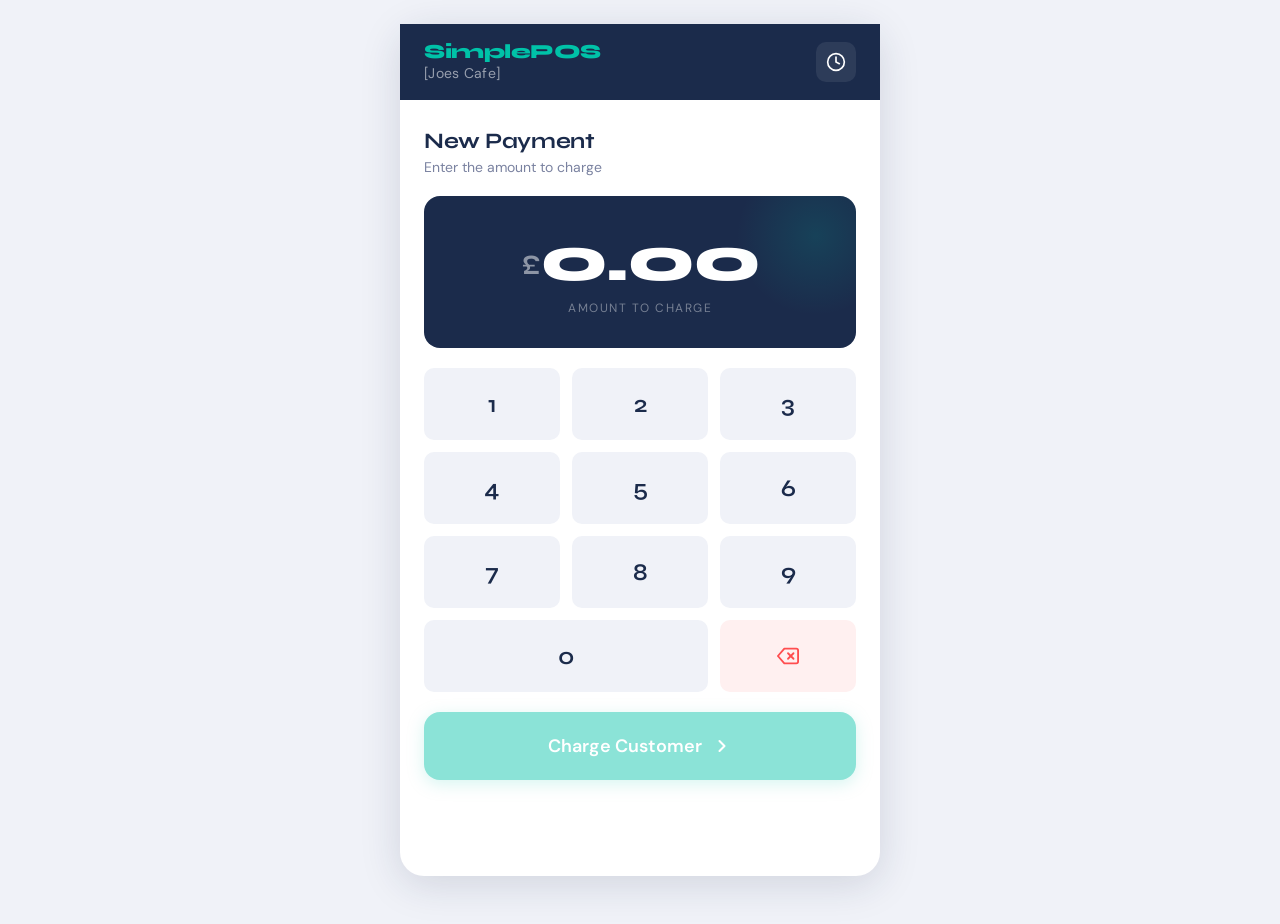
==== pages/card-payment.html @ ee6fab9e "Add POS frontend UI and payment flow Introduce a complete frontend for SimplePOS: add stylesheet (cs" ====
<!doctype html>
<html lang="en">
  <head>
    <meta charset="UTF-8" />
    <meta name="viewport" content="width=device-width, initial-scale=1.0" />
    <title>SimplePOS – Card Payment</title>
    <link rel="stylesheet" href="../css/style.css" />
  </head>
  <body>
    <div class="app-shell">
      <header class="app-header">
        <div class="logo">
          <span class="logo-name">SimplePOS</span>
          <span class="logo-merchant merchant-name">Loading...</span>
        </div>
      </header>

      <main class="app-main">
        <div>
          <a href="payment-method.html" class="back-btn" id="backBtn">
            <svg
              width="18"
              height="18"
              viewBox="0 0 24 24"
              fill="none"
              stroke="currentColor"
              stroke-width="2"
              stroke-linecap="round"
              stroke-linejoin="round"
            >
              <polyline points="15 18 9 12 15 6" />
            </svg>
            Back
          </a>
          <p class="page-title">Card Payment</p>
          <p class="page-subtitle">Waiting for customer card</p>
        </div>

        <div class="amount-strip">
          <span class="strip-label">Amount</span>
          <span class="strip-amount" id="amountStrip">£0.00</span>
        </div>

        <div class="card">
          <div class="card-wait">
            <div class="pulse-ring">
              <div class="card-icon-center">
                <svg
                  width="32"
                  height="32"
                  viewBox="0 0 24 24"
                  fill="none"
                  stroke="#00C2A8"
                  stroke-width="2"
                  stroke-linecap="round"
                  stroke-linejoin="round"
                >
                  <rect x="1" y="4" width="22" height="16" rx="2" />
                  <line x1="1" y1="10" x2="23" y2="10" />
                </svg>
              </div>
            </div>
            <div style="text-align: center">
              <p
                style="
                  font-family: &quot;Syne&quot;, sans-serif;
                  font-weight: 700;
                  font-size: 17px;
                  color: var(--navy);
                "
              >
                Tap or Insert Card
              </p>
              <p style="font-size: 13px; color: var(--muted); margin-top: 6px">
                Ask the customer to present their card to the reader
              </p>
            </div>
            <div
              style="
                display: flex;
                gap: 10px;
                align-items: center;
                background: var(--bg);
                border-radius: 10px;
                padding: 12px 18px;
              "
            >
              <div
                id="processingDot"
                style="
                  width: 10px;
                  height: 10px;
                  border-radius: 50%;
                  background: var(--teal);
                  animation: blink 1.2s ease-in-out infinite;
                "
              ></div>
              <span
                style="font-size: 13px; font-weight: 500; color: var(--muted)"
                id="statusText"
                >Waiting for card...</span
              >
            </div>
          </div>
        </div>

        <button class="btn btn-secondary" id="cancelBtn">Cancel Payment</button>
      </main>
    </div>

    <style>
      @keyframes blink {
        0%,
        100% {
          opacity: 1;
        }
        50% {
          opacity: 0.2;
        }
      }
    </style>

    <script src="../js/app.js"></script>
    <script>
      const amount = session.get("pendingAmount");
      const method = session.get("paymentMethod");

      if (!amount || method !== "card") {
        window.location.href = "../index.html";
      }

      document.getElementById("amountStrip").textContent = formatAmount(amount);

      let cancelled = false;

      document.getElementById("cancelBtn").addEventListener("click", () => {
        cancelled = true;
        window.location.href = "../index.html";
      });

      document.getElementById("backBtn").addEventListener("click", () => {
        cancelled = true;
      });

      // Simulate card tap delay (2.5 seconds) then process
      async function processCardPayment() {
        await new Promise((r) => setTimeout(r, 2500));
        if (cancelled) return;

        document.getElementById("statusText").textContent = "Processing...";
        document.getElementById("cancelBtn").disabled = true;
        document.getElementById("backBtn").style.pointerEvents = "none";

        try {
          const txn = await api.createPayment(amount, "card");
          session.set("lastTransaction", txn);
          if (txn.status === "success") {
            window.location.href = "success.html";
          } else {
            session.set("errorReason", txn.failure_reason);
            window.location.href = "error.html";
          }
        } catch {
          session.set("errorReason", "Connection lost. Please try again.");
          window.location.href = "error.html";
        }
      }

      processCardPayment();
    </script>
  </body>
</html>
---- css/style.css ----
@import url("https://fonts.googleapis.com/css2?family=Syne:wght@400;500;600;700;800&family=DM+Sans:wght@300;400;500;600&display=swap");

/* ── Variables ── */
:root {
  --navy: #1b2b4b;
  --teal: #00c2a8;
  --teal-dark: #009e88;
  --green: #00c48c;
  --red: #ff4d4f;
  --bg: #f0f2f8;
  --surface: #ffffff;
  --border: #dde1ed;
  --text: #1a1a2e;
  --muted: #7a82a0;
  --shadow: 0 4px 24px rgba(27, 43, 75, 0.1);
  --shadow-lg: 0 8px 40px rgba(27, 43, 75, 0.15);
  --radius: 16px;
  --radius-sm: 10px;
}

/* ── Reset ── */
*,
*::before,
*::after {
  box-sizing: border-box;
  margin: 0;
  padding: 0;
}

html,
body {
  height: 100%;
  font-family: "DM Sans", sans-serif;
  background: var(--bg);
  color: var(--text);
  -webkit-font-smoothing: antialiased;
}

/* ── Layout ── */
.app-shell {
  min-height: 100vh;
  display: flex;
  flex-direction: column;
  max-width: 480px;
  margin: 0 auto;
  background: var(--surface);
  box-shadow: var(--shadow-lg);
  position: relative;
}

/* ── Header ── */
.app-header {
  background: var(--navy);
  padding: 18px 24px;
  display: flex;
  align-items: center;
  justify-content: space-between;
  position: sticky;
  top: 0;
  z-index: 100;
}

.app-header .logo {
  display: flex;
  flex-direction: column;
}

.app-header .logo-name {
  font-family: "Syne", sans-serif;
  font-weight: 800;
  font-size: 20px;
  color: var(--teal);
  letter-spacing: -0.5px;
  line-height: 1;
}

.app-header .logo-merchant {
  font-size: 14px;
  color: rgba(255, 255, 255, 0.55);
  font-weight: 400;
  margin-top: 2px;
  letter-spacing: 0.3px;
}

.app-header .logo-merchant::before {
  content: "[";
}

.app-header .logo-merchant::after {
  content: "]";
}

.app-header .header-actions {
  display: flex;
  gap: 8px;
  align-items: center;
}

.icon-btn {
  width: 40px;
  height: 40px;
  border-radius: 10px;
  border: none;
  background: rgba(255, 255, 255, 0.08);
  color: white;
  cursor: pointer;
  display: flex;
  align-items: center;
  justify-content: center;
  transition: background 0.2s;
  text-decoration: none;
  position: relative;
}

.icon-btn:hover {
  background: rgba(255, 255, 255, 0.16);
}

.icon-btn::after {
  content: attr(data-label);
  position: absolute;
  bottom: -36px;
  left: 50%;
  transform: translateX(-50%);
  background: var(--navy);
  color: white;
  font-size: 12px;
  font-weight: 500;
  padding: 6px 12px;
  border-radius: 6px;
  white-space: nowrap;
  opacity: 0;
  pointer-events: none;
  transition: opacity 0.2s;
  box-shadow: 0 2px 8px rgba(27, 43, 75, 0.2);
}

.icon-btn:hover::after {
  opacity: 1;
}

/* ── Modal ── */
.modal {
  position: fixed;
  top: 0;
  left: 0;
  width: 100%;
  height: 100%;
  display: flex;
  align-items: center;
  justify-content: center;
  z-index: 1000;
}

.modal-overlay {
  position: absolute;
  top: 0;
  left: 0;
  width: 100%;
  height: 100%;
  background: rgba(27, 43, 75, 0.4);
  backdrop-filter: blur(2px);
}

.modal-content {
  position: relative;
  background: var(--surface);
  border-radius: var(--radius);
  box-shadow: var(--shadow-lg);
  max-width: 400px;
  width: 90%;
  animation: slideUp 0.3s ease;
}

@keyframes slideUp {
  from {
    opacity: 0;
    transform: translateY(20px);
  }
  to {
    opacity: 1;
    transform: translateY(0);
  }
}

.modal-header {
  padding: 24px 24px 16px;
  border-bottom: 1.5px solid var(--border);
}

.modal-title {
  font-family: "Syne", sans-serif;
  font-weight: 700;
  font-size: 18px;
  color: var(--navy);
  margin: 0;
}

.modal-body {
  padding: 24px 24px;
  font-size: 14px;
  color: var(--text);
  line-height: 1.6;
}

.modal-amount {
  font-family: "Syne", sans-serif;
  font-weight: 700;
  color: var(--navy);
}

.modal-footer {
  padding: 16px 24px 24px;
  display: flex;
  gap: 12px;
  justify-content: flex-end;
}

/* ── Main content ── */
.app-main {
  flex: 1;
  padding: 28px 24px;
  display: flex;
  flex-direction: column;
  gap: 20px;
}

/* ── Page title ── */
.page-title {
  font-family: "Syne", sans-serif;
  font-weight: 700;
  font-size: 22px;
  color: var(--navy);
  letter-spacing: -0.3px;
}

.page-subtitle {
  font-size: 14px;
  color: var(--muted);
  margin-top: 4px;
}

/* ── Cards ── */
.card {
  background: var(--surface);
  border: 1.5px solid var(--border);
  border-radius: var(--radius);
  padding: 24px;
}

.card-flat {
  background: var(--bg);
  border-radius: var(--radius);
  padding: 24px;
}

/* ── Amount Display ── */
.amount-display {
  background: var(--navy);
  border-radius: var(--radius);
  padding: 32px 24px;
  text-align: center;
  position: relative;
  overflow: hidden;
}

.amount-display::before {
  content: "";
  position: absolute;
  top: -40px;
  right: -40px;
  width: 160px;
  height: 160px;
  background: radial-gradient(
    circle,
    rgba(0, 194, 168, 0.15) 0%,
    transparent 70%
  );
  border-radius: 50%;
}

.amount-display .currency-symbol {
  font-family: "Syne", sans-serif;
  font-size: 28px;
  font-weight: 700;
  color: rgba(255, 255, 255, 0.5);
  vertical-align: super;
  line-height: 1;
}

.amount-display .amount-value {
  font-family: "Syne", sans-serif;
  font-size: 64px;
  font-weight: 800;
  color: white;
  letter-spacing: -2px;
  line-height: 1;
}

.amount-display .amount-label {
  font-size: 12px;
  color: rgba(255, 255, 255, 0.4);
  margin-top: 8px;
  text-transform: uppercase;
  letter-spacing: 1.5px;
}

/* ── Numpad ── */
.numpad {
  display: grid;
  grid-template-columns: repeat(3, 1fr);
  gap: 12px;
}

.numpad-btn {
  height: 72px;
  border: none;
  border-radius: var(--radius-sm);
  background: var(--bg);
  font-family: "Syne", sans-serif;
  font-size: 24px;
  font-weight: 600;
  color: var(--navy);
  cursor: pointer;
  transition: all 0.15s;
  display: flex;
  align-items: center;
  justify-content: center;
  -webkit-tap-highlight-color: transparent;
}

.numpad-btn:active {
  background: var(--navy);
  color: white;
  transform: scale(0.96);
}

.numpad-btn.delete {
  background: #fff0f0;
  color: var(--red);
}

.numpad-btn.delete:active {
  background: var(--red);
  color: white;
}

.numpad-btn.zero {
  grid-column: span 2;
}

/* ── Buttons ── */
.btn {
  width: 100%;
  padding: 18px 24px;
  border: none;
  border-radius: var(--radius-sm);
  font-family: "DM Sans", sans-serif;
  font-size: 16px;
  font-weight: 600;
  cursor: pointer;
  transition: all 0.2s;
  display: flex;
  align-items: center;
  justify-content: center;
  gap: 10px;
  text-decoration: none;
  -webkit-tap-highlight-color: transparent;
}

.btn-primary {
  background: var(--teal);
  color: white;
  box-shadow: 0 4px 16px rgba(0, 194, 168, 0.35);
}

.btn-primary:hover {
  background: var(--teal-dark);
  transform: translateY(-1px);
}
.btn-primary:active {
  transform: translateY(0);
}

.btn-secondary {
  background: var(--bg);
  color: var(--navy);
  border: 1.5px solid var(--border);
}

.btn-secondary:hover {
  background: var(--border);
}

.btn-danger {
  background: #fff0f0;
  color: var(--red);
  border: 1.5px solid #ffd6d6;
}

.btn-danger:hover {
  background: var(--red);
  color: white;
}

.btn-navy {
  background: var(--navy);
  color: white;
}

.btn-navy:hover {
  background: #243860;
}

.btn-large {
  padding: 22px 24px;
  font-size: 18px;
  border-radius: var(--radius);
}

.btn:disabled {
  opacity: 0.45;
  cursor: not-allowed;
  transform: none !important;
}

/* ── Payment Method Cards ── */
.method-card {
  border: 2px solid var(--border);
  border-radius: var(--radius);
  padding: 24px;
  cursor: pointer;
  transition: all 0.2s;
  display: flex;
  align-items: center;
  gap: 18px;
  background: var(--surface);
  text-decoration: none;
  color: inherit;
}

.method-card:hover {
  border-color: var(--teal);
  box-shadow: 0 0 0 4px rgba(0, 194, 168, 0.08);
  transform: translateY(-2px);
}

.method-icon {
  width: 56px;
  height: 56px;
  border-radius: 14px;
  background: var(--navy);
  display: flex;
  align-items: center;
  justify-content: center;
  flex-shrink: 0;
}

.method-icon svg {
  color: var(--teal);
}

.method-info .method-title {
  font-family: "Syne", sans-serif;
  font-size: 17px;
  font-weight: 700;
  color: var(--navy);
}

.method-info .method-desc {
  font-size: 13px;
  color: var(--muted);
  margin-top: 3px;
}

/* ── Status screens ── */
.status-screen {
  flex: 1;
  display: flex;
  flex-direction: column;
  align-items: center;
  justify-content: center;
  text-align: center;
  padding: 40px 24px;
  gap: 20px;
}

.status-icon {
  width: 88px;
  height: 88px;
  border-radius: 50%;
  display: flex;
  align-items: center;
  justify-content: center;
  margin-bottom: 8px;
}

.status-icon.success {
  background: rgba(0, 196, 140, 0.12);
}
.status-icon.error {
  background: rgba(255, 77, 79, 0.1);
}
.status-icon.pending {
  background: rgba(27, 43, 75, 0.08);
}

.status-title {
  font-family: "Syne", sans-serif;
  font-size: 26px;
  font-weight: 800;
  color: var(--navy);
  letter-spacing: -0.5px;
}

.status-subtitle {
  font-size: 15px;
  color: var(--muted);
  max-width: 280px;
  line-height: 1.6;
}

/* ── Transaction list ── */
.txn-list {
  display: flex;
  flex-direction: column;
  gap: 10px;
}

.txn-item {
  display: flex;
  align-items: center;
  justify-content: space-between;
  padding: 16px 18px;
  background: var(--surface);
  border: 1.5px solid var(--border);
  border-radius: var(--radius-sm);
  cursor: pointer;
  transition: all 0.15s;
  text-decoration: none;
  color: inherit;
}

.txn-item:hover {
  border-color: var(--teal);
  box-shadow: 0 2px 12px rgba(0, 194, 168, 0.1);
}

.txn-left {
  display: flex;
  align-items: center;
  gap: 14px;
}

.txn-method-icon {
  width: 42px;
  height: 42px;
  border-radius: 10px;
  background: var(--bg);
  display: flex;
  align-items: center;
  justify-content: center;
  flex-shrink: 0;
}

.txn-ref {
  font-family: "Syne", sans-serif;
  font-size: 14px;
  font-weight: 700;
  color: var(--navy);
}

.txn-time {
  font-size: 12px;
  color: var(--muted);
  margin-top: 2px;
}

.txn-right {
  text-align: right;
}

.txn-amount {
  font-family: "Syne", sans-serif;
  font-size: 16px;
  font-weight: 700;
  color: var(--navy);
}

/* ── Badges ── */
.badge {
  display: inline-flex;
  align-items: center;
  gap: 4px;
  padding: 3px 10px;
  border-radius: 20px;
  font-size: 11px;
  font-weight: 600;
  text-transform: uppercase;
  letter-spacing: 0.5px;
  margin-top: 4px;
}

.badge-success {
  background: rgba(0, 196, 140, 0.12);
  color: #009e6a;
}
.badge-failed {
  background: rgba(255, 77, 79, 0.1);
  color: var(--red);
}
.badge-refunded {
  background: rgba(122, 130, 160, 0.12);
  color: var(--muted);
}

/* ── Detail rows ── */
.detail-row {
  display: flex;
  justify-content: space-between;
  align-items: center;
  padding: 14px 0;
  border-bottom: 1px solid var(--border);
}

.detail-row:last-child {
  border-bottom: none;
}

.detail-label {
  font-size: 13px;
  color: var(--muted);
  font-weight: 500;
}

.detail-value {
  font-size: 14px;
  font-weight: 600;
  color: var(--navy);
  text-align: right;
}

/* ── QR code ── */
.qr-wrapper {
  display: flex;
  flex-direction: column;
  align-items: center;
  gap: 16px;
}

.qr-box {
  width: 200px;
  height: 200px;
  background: white;
  border: 3px solid var(--navy);
  border-radius: 16px;
  display: flex;
  align-items: center;
  justify-content: center;
  padding: 12px;
}

.qr-box svg {
  width: 100%;
  height: 100%;
}

.countdown-ring {
  position: relative;
  width: 64px;
  height: 64px;
}

.countdown-ring svg {
  transform: rotate(-90deg);
}

.countdown-ring .ring-bg {
  fill: none;
  stroke: var(--border);
  stroke-width: 4;
}

.countdown-ring .ring-progress {
  fill: none;
  stroke: var(--teal);
  stroke-width: 4;
  stroke-linecap: round;
  transition: stroke-dashoffset 1s linear;
}

.countdown-number {
  position: absolute;
  inset: 0;
  display: flex;
  align-items: center;
  justify-content: center;
  font-family: "Syne", sans-serif;
  font-size: 20px;
  font-weight: 800;
  color: var(--navy);
}

/* ── Card waiting ── */
.card-wait {
  display: flex;
  flex-direction: column;
  align-items: center;
  gap: 20px;
  padding: 32px 0;
}

.pulse-ring {
  position: relative;
  width: 120px;
  height: 120px;
  display: flex;
  align-items: center;
  justify-content: center;
}

.pulse-ring::before,
.pulse-ring::after {
  content: "";
  position: absolute;
  border-radius: 50%;
  border: 2px solid var(--teal);
  animation: pulse-out 2s ease-out infinite;
}

.pulse-ring::after {
  animation-delay: 1s;
}

@keyframes pulse-out {
  0% {
    width: 60px;
    height: 60px;
    opacity: 0.8;
  }
  100% {
    width: 120px;
    height: 120px;
    opacity: 0;
  }
}

.card-icon-center {
  width: 64px;
  height: 64px;
  background: var(--navy);
  border-radius: 16px;
  display: flex;
  align-items: center;
  justify-content: center;
  z-index: 1;
}

/* ── Spinner ── */
.spinner {
  width: 48px;
  height: 48px;
  border: 3px solid var(--border);
  border-top-color: var(--teal);
  border-radius: 50%;
  animation: spin 0.8s linear infinite;
}

@keyframes spin {
  to {
    transform: rotate(360deg);
  }
}

/* ── Amount summary strip ── */
.amount-strip {
  background: var(--navy);
  border-radius: var(--radius-sm);
  padding: 14px 18px;
  display: flex;
  justify-content: space-between;
  align-items: center;
}

.amount-strip .strip-label {
  font-size: 12px;
  color: rgba(255, 255, 255, 0.5);
  text-transform: uppercase;
  letter-spacing: 1px;
}

.amount-strip .strip-amount {
  font-family: "Syne", sans-serif;
  font-size: 22px;
  font-weight: 800;
  color: white;
}

/* ── Toast / inline error ── */
.inline-error {
  background: #fff0f0;
  border: 1.5px solid #ffd6d6;
  border-radius: var(--radius-sm);
  padding: 14px 18px;
  font-size: 14px;
  color: var(--red);
  font-weight: 500;
  display: none;
  align-items: center;
  gap: 10px;
}

.inline-error.visible {
  display: flex;
}

/* ── Empty state ── */
.empty-state {
  display: flex;
  flex-direction: column;
  align-items: center;
  justify-content: center;
  padding: 60px 24px;
  gap: 12px;
  text-align: center;
}

.empty-state svg {
  color: var(--border);
}

.empty-state p {
  font-size: 14px;
  color: var(--muted);
}

/* ── Back button ── */
.back-btn {
  display: inline-flex;
  align-items: center;
  gap: 6px;
  font-size: 14px;
  font-weight: 500;
  color: var(--muted);
  text-decoration: none;
  margin-bottom: 4px;
  transition: color 0.2s;
}

.back-btn:hover {
  color: var(--navy);
}

/* ── Divider ── */
.divider {
  height: 1px;
  background: var(--border);
  margin: 4px 0;
}

/* ── Responsive ── */
@media (min-width: 480px) {
  .app-shell {
    margin: 24px auto;
    min-height: calc(100vh - 48px);
    border-radius: 24px;
  }
}

@media (max-width: 360px) {
  .numpad-btn {
    height: 60px;
    font-size: 20px;
  }
  .amount-display .amount-value {
    font-size: 52px;
  }
}
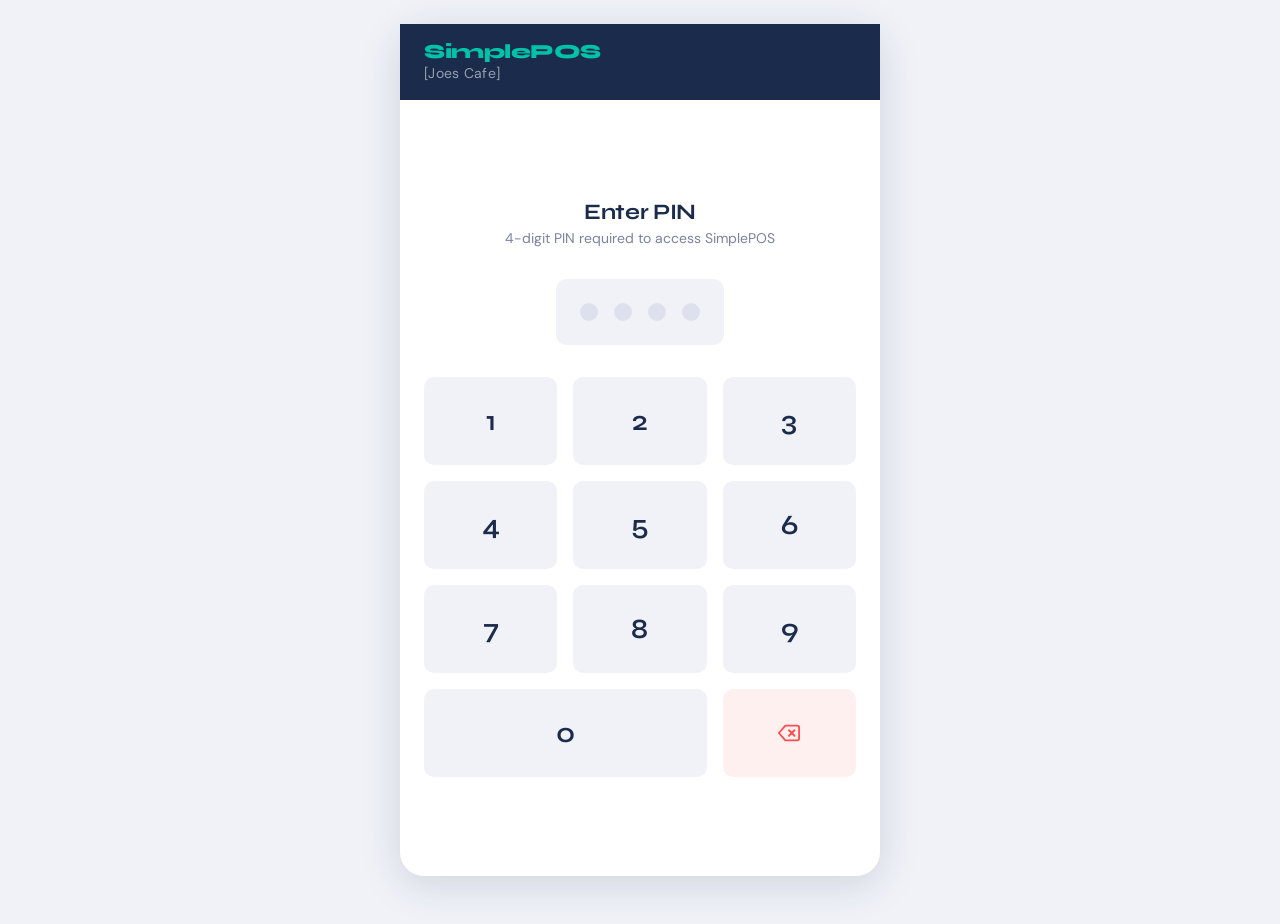
==== commit 94dd44d1: "Add PIN login, session guards & UI improvements Introduce a new PIN-based login flow and session pro" ====
--- a/pages/card-payment.html
+++ b/pages/card-payment.html
@@ -122,6 +122,11 @@
 
     <script src="../js/app.js"></script>
     <script>
+      // Session guard
+      if (sessionStorage.getItem("authenticated") !== "true") {
+        window.location.href = "login.html";
+      }
+
       const amount = session.get("pendingAmount");
       const method = session.get("paymentMethod");
 
--- a/css/style.css
+++ b/css/style.css
@@ -159,6 +159,7 @@
   width: 100%;
   height: 100%;
   background: rgba(27, 43, 75, 0.4);
+  -webkit-backdrop-filter: blur(2px);
   backdrop-filter: blur(2px);
 }
 
@@ -294,7 +295,12 @@
   font-weight: 800;
   color: white;
   letter-spacing: -2px;
-  line-height: 1;
+  line-height: 1.1;
+  max-width: 100%;
+  overflow: hidden;
+  word-break: break-word;
+  word-wrap: break-word;
+  display: block;
 }
 
 .amount-display .amount-label {
@@ -309,16 +315,17 @@
 .numpad {
   display: grid;
   grid-template-columns: repeat(3, 1fr);
-  gap: 12px;
+  gap: 16px;
+  width: 100%;
 }
 
 .numpad-btn {
-  height: 72px;
+  height: 88px;
   border: none;
   border-radius: var(--radius-sm);
   background: var(--bg);
   font-family: "Syne", sans-serif;
-  font-size: 24px;
+  font-size: 28px;
   font-weight: 600;
   color: var(--navy);
   cursor: pointer;
@@ -638,6 +645,10 @@
   font-weight: 600;
   color: var(--navy);
   text-align: right;
+  max-width: 180px;
+  overflow: hidden;
+  word-break: break-word;
+  word-wrap: break-word;
 }
 
 /* ── QR code ── */
@@ -794,6 +805,12 @@
   font-size: 22px;
   font-weight: 800;
   color: white;
+  max-width: 200px;
+  overflow: hidden;
+  word-break: break-word;
+  word-wrap: break-word;
+  line-height: 1.1;
+  display: block;
 }
 
 /* ── Toast / inline error ── */
@@ -814,6 +831,24 @@
   display: flex;
 }
 
+.error-close-btn {
+  border: none;
+  background: none;
+  color: var(--red);
+  cursor: pointer;
+  padding: 4px;
+  display: flex;
+  align-items: center;
+  justify-content: center;
+  transition: all 0.15s;
+  flex-shrink: 0;
+}
+
+.error-close-btn:active {
+  transform: scale(0.9);
+  opacity: 0.7;
+}
+
 /* ── Empty state ── */
 .empty-state {
   display: flex;
@@ -838,17 +873,22 @@
 .back-btn {
   display: inline-flex;
   align-items: center;
-  gap: 6px;
-  font-size: 14px;
-  font-weight: 500;
-  color: var(--muted);
+  gap: 8px;
+  padding: 12px 16px;
+  border-radius: var(--radius-sm);
+  font-size: 15px;
+  font-weight: 600;
+  color: var(--navy);
+  background: var(--bg);
   text-decoration: none;
-  margin-bottom: 4px;
-  transition: color 0.2s;
+  margin-bottom: 12px;
+  transition: all 0.2s;
+  border: 1.5px solid transparent;
 }
 
 .back-btn:hover {
-  color: var(--navy);
+  background: var(--border);
+  border-color: var(--border);
 }
 
 /* ── Divider ── */
@@ -856,6 +896,105 @@
   height: 1px;
   background: var(--border);
   margin: 4px 0;
+}
+
+/* ── Filters ── */
+.filters-card {
+  background: var(--bg);
+  border-radius: var(--radius-sm);
+  padding: 16px;
+  display: flex;
+  flex-direction: column;
+  gap: 12px;
+}
+
+.filter-row {
+  display: flex;
+  gap: 12px;
+  align-items: flex-end;
+}
+
+.filter-group {
+  flex: 1;
+  display: flex;
+  flex-direction: column;
+  gap: 6px;
+}
+
+.filter-label {
+  font-size: 12px;
+  font-weight: 600;
+  color: var(--muted);
+  text-transform: uppercase;
+  letter-spacing: 0.5px;
+}
+
+.filter-input {
+  padding: 10px 12px;
+  border: 1.5px solid var(--border);
+  border-radius: 8px;
+  font-size: 14px;
+  font-family: "DM Sans", sans-serif;
+  color: var(--text);
+  background: white;
+  transition: border-color 0.2s;
+}
+
+.filter-input:focus {
+  outline: none;
+  border-color: var(--teal);
+  box-shadow: 0 0 0 3px rgba(0, 194, 168, 0.1);
+}
+
+.filter-input::placeholder {
+  color: var(--muted);
+}
+
+/* ── Daily Transaction Groups ── */
+.txn-day-group {
+  display: flex;
+  flex-direction: column;
+  gap: 8px;
+  margin-bottom: 16px;
+}
+
+.txn-day-header {
+  font-family: "Syne", sans-serif;
+  font-weight: 700;
+  font-size: 13px;
+  color: var(--muted);
+  text-transform: uppercase;
+  letter-spacing: 0.5px;
+  padding: 8px 12px 0;
+  margin: 0;
+}
+
+/* ── Login PIN Display ── */
+.login-pin-display {
+  padding: 24px;
+  background: var(--bg);
+  border-radius: var(--radius-sm);
+  display: flex;
+  justify-content: center;
+}
+
+.pin-dots {
+  display: flex;
+  gap: 16px;
+}
+
+.pin-dot {
+  width: 18px;
+  height: 18px;
+  border-radius: 50%;
+  background: var(--border);
+  transition: all 0.2s ease;
+  position: relative;
+}
+
+.pin-dot.filled {
+  background: var(--teal);
+  box-shadow: 0 0 0 2px rgba(0, 194, 168, 0.3);
 }
 
 /* ── Responsive ── */
